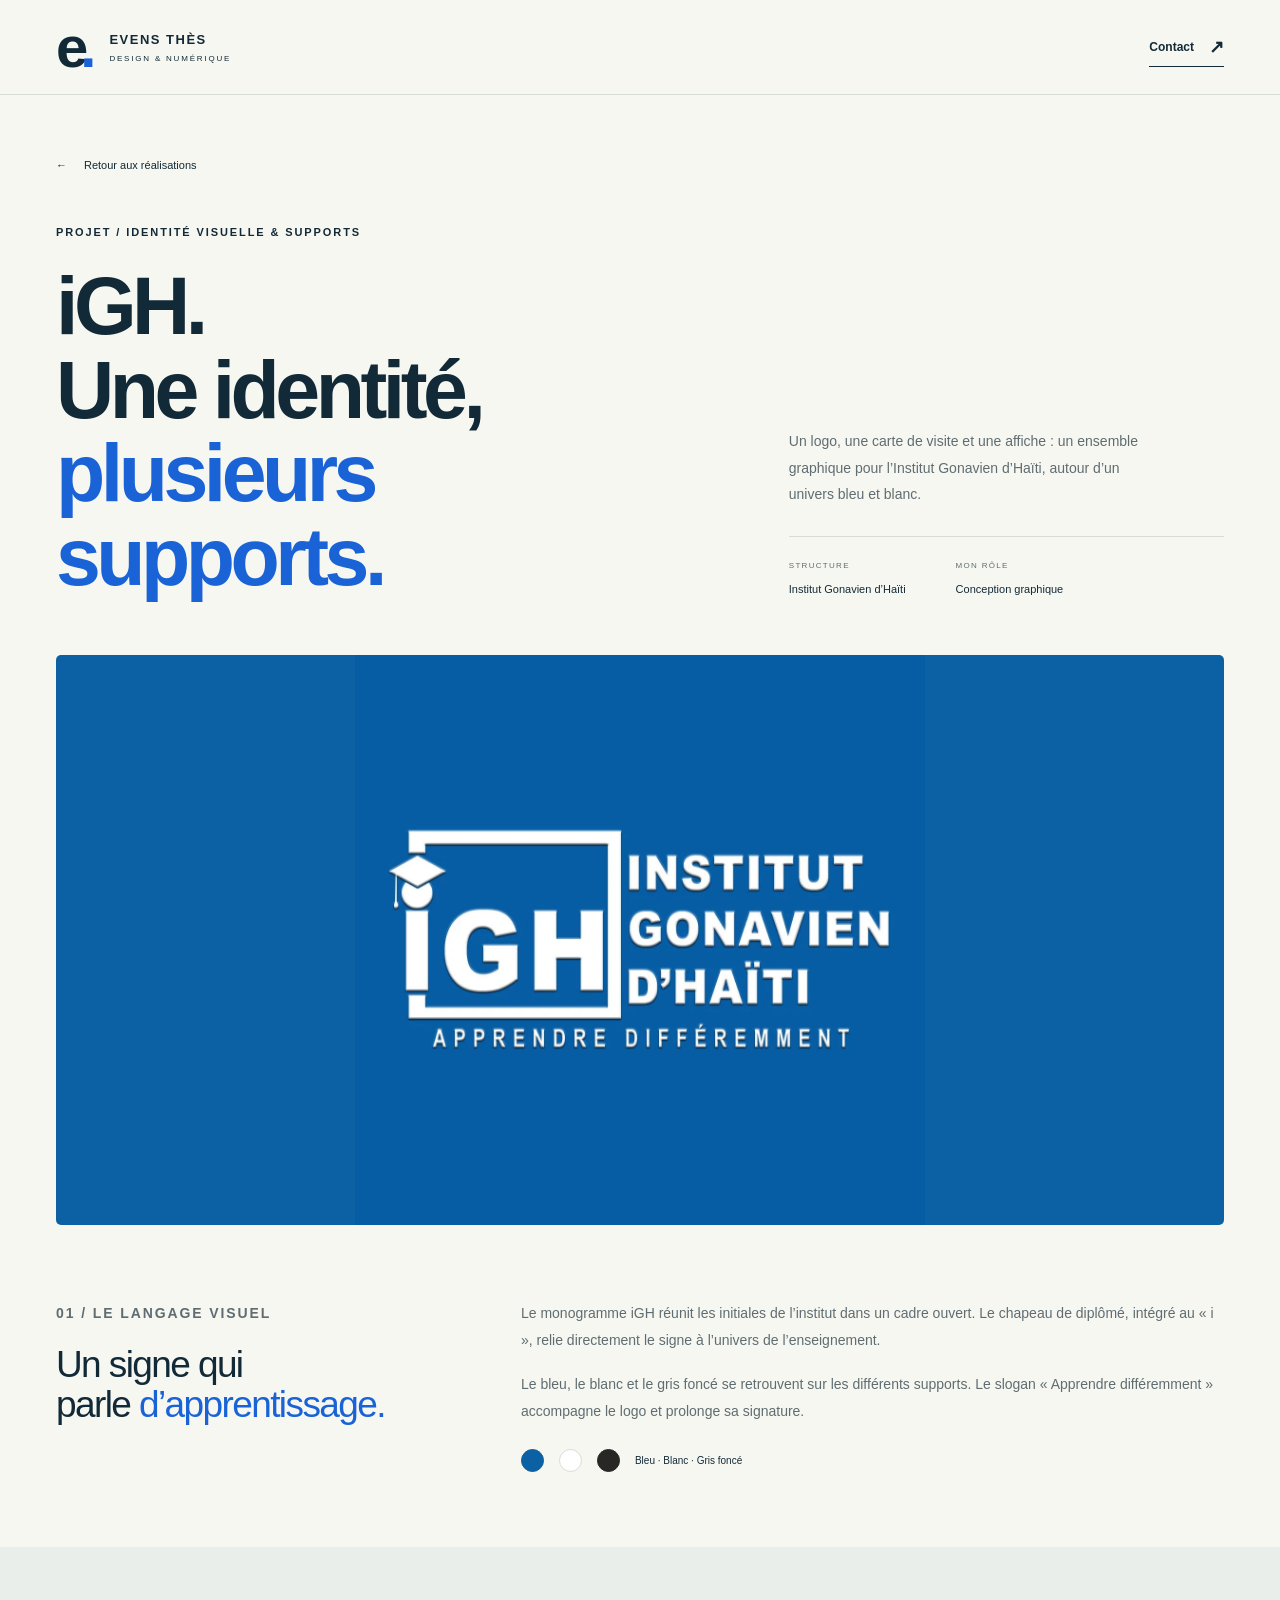
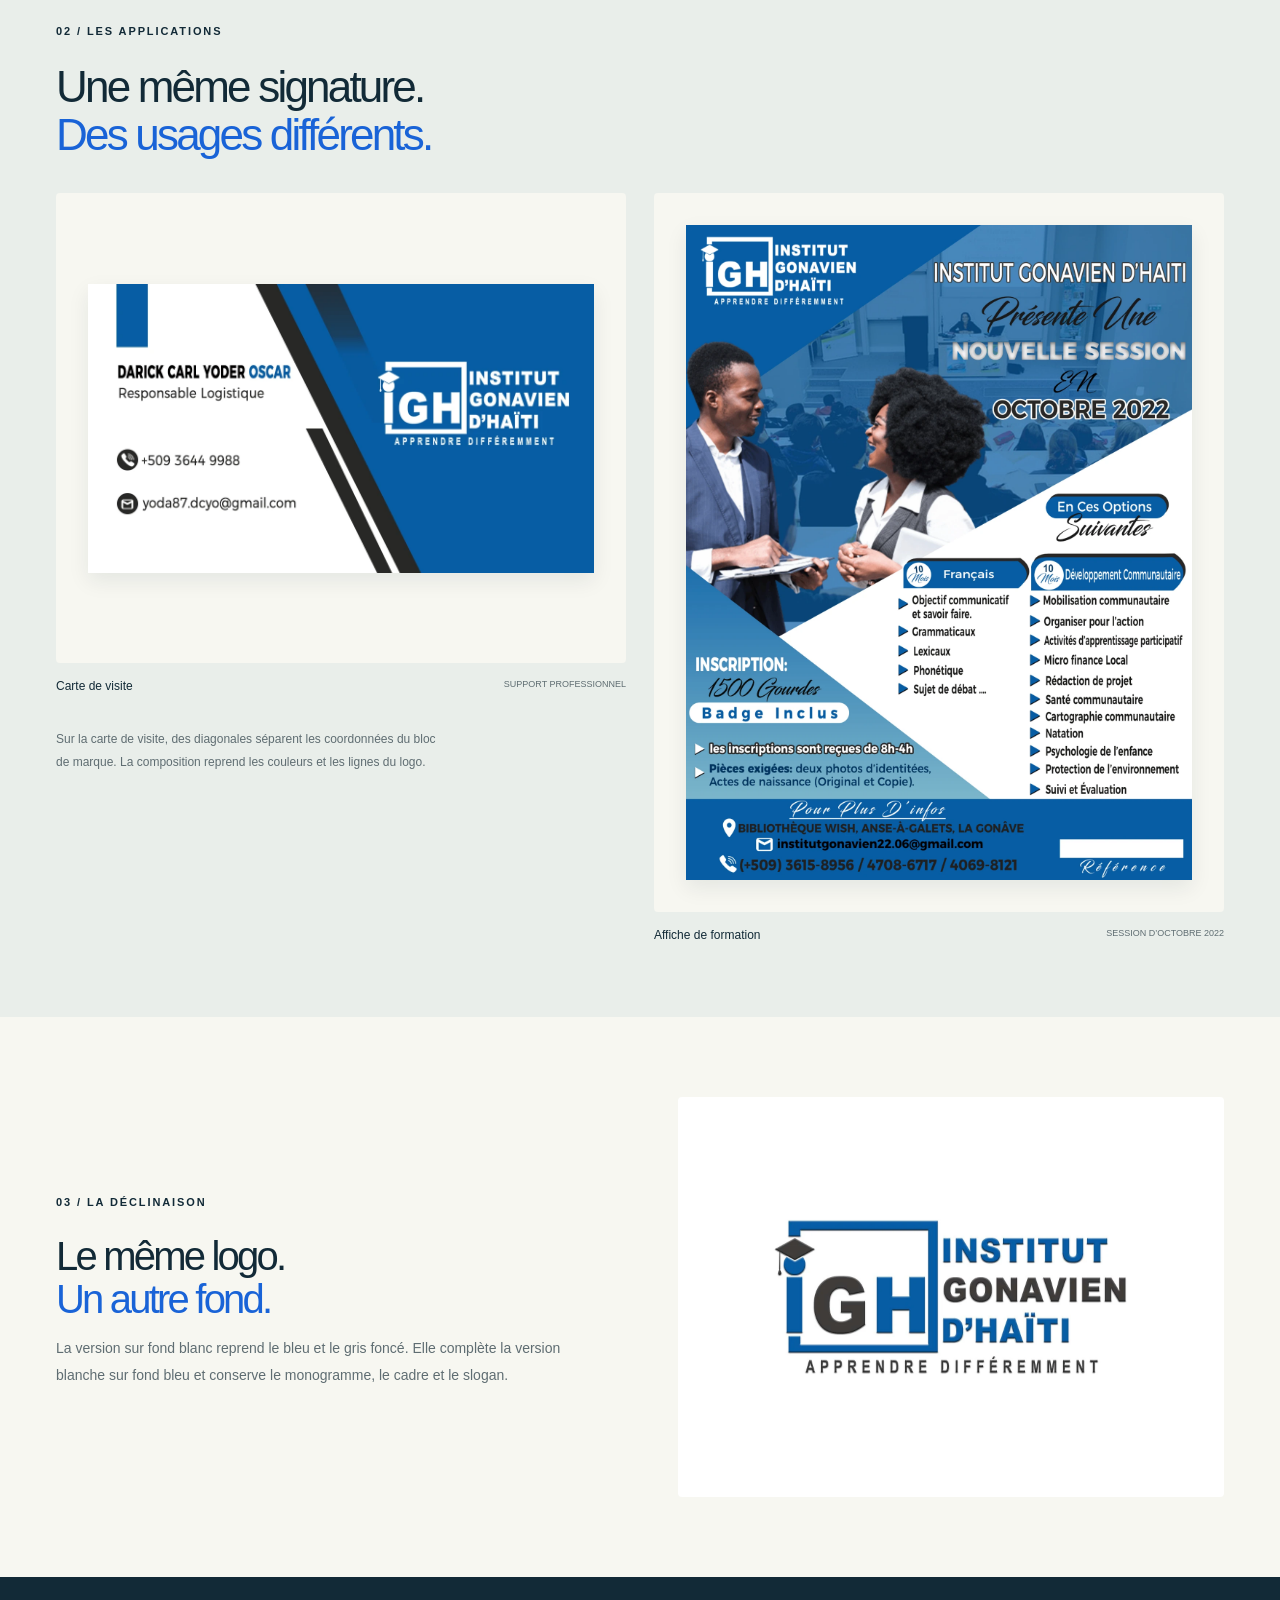
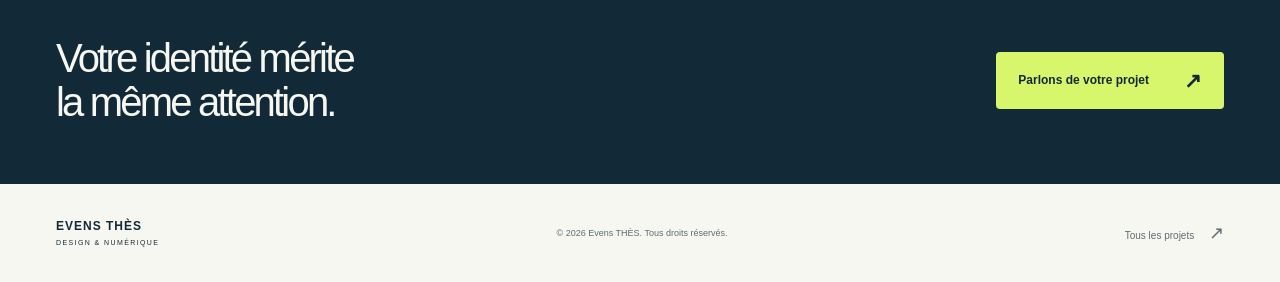
==== projet-igh.html @ 9f82a64b "Publier le nouveau portfolio d’Evens THÈS avec photo et projets graphiques" ====
<!doctype html><html lang="fr"><head><meta charset="UTF-8"><meta name="viewport" content="width=device-width,initial-scale=1"><title>iGH — Identité visuelle & supports | Evens THÈS</title><meta name="description" content="Le projet graphique iGH par Evens THÈS : logo, déclinaisons, carte de visite et affiche de formation pour l’Institut Gonavien d’Haïti."><meta name="theme-color" content="#122a37"><link rel="icon" type="image/svg+xml" href="assets/favicon.svg"><link rel="stylesheet" href="style.css"></head><body>
<a class="skip" href="#main">Aller au contenu</a><header class="header"><div class="nav-wrap"><a class="brand" href="index.html" aria-label="Evens THÈS, accueil"><span class="brand-symbol">e<span>.</span></span><span>EVENS THÈS<span class="brand-sub">DESIGN & NUMÉRIQUE</span></span></a><a class="text-link" href="index.html#contact">Contact <span aria-hidden="true">↗</span></a></div></header>
<main id="main"><section class="case-hero wrap"><a class="case-back" href="index.html#realisations"><span aria-hidden="true">←</span> Retour aux réalisations</a><div class="case-hero-row"><div><p class="eyebrow">PROJET / IDENTITÉ VISUELLE & SUPPORTS</p><h1>iGH.<br>Une identité,<br><span>plusieurs supports.</span></h1></div><div><p class="case-intro">Un logo, une carte de visite et une affiche : un ensemble graphique pour l’Institut Gonavien d’Haïti, autour d’un univers bleu et blanc.</p><div class="case-facts"><p><span>STRUCTURE</span>Institut Gonavien d’Haïti</p><p><span>MON RÔLE</span>Conception graphique</p></div></div></div></section>
<div class="wrap"><div class="case-cover"><img src="assets/igh.webp" alt="Logo blanc de l’Institut Gonavien d’Haïti sur fond bleu, avec le slogan Apprendre différemment" width="1200" height="1200" fetchpriority="high"></div></div>
<section class="case-story wrap"><div><p class="eyebrow">01 / LE LANGAGE VISUEL</p><h2>Un signe qui<br>parle <em>d’apprentissage.</em></h2></div><div><p>Le monogramme iGH réunit les initiales de l’institut dans un cadre ouvert. Le chapeau de diplômé, intégré au « i », relie directement le signe à l’univers de l’enseignement.</p><p>Le bleu, le blanc et le gris foncé se retrouvent sur les différents supports. Le slogan « Apprendre différemment » accompagne le logo et prolonge sa signature.</p><div class="case-color-notes"><span class="color-dot blue" aria-hidden="true"></span><span class="color-dot white" aria-hidden="true"></span><span class="color-dot charcoal" aria-hidden="true"></span><span>Bleu · Blanc · Gris foncé</span></div></div></section>
<section class="case-supports"><div class="wrap"><p class="eyebrow">02 / LES APPLICATIONS</p><h2>Une même signature.<br><em>Des usages différents.</em></h2><div class="case-support-grid"><div><figure><div class="support-img"><img src="assets/igh-card.webp" alt="Carte de visite iGH, composition géométrique bleue, blanche et gris foncé" width="1050" height="600" loading="lazy"></div><figcaption>Carte de visite <span>SUPPORT PROFESSIONNEL</span></figcaption></figure><p class="case-side-note">Sur la carte de visite, des diagonales séparent les coordonnées du bloc de marque. La composition reprend les couleurs et les lignes du logo.</p></div><figure><div class="support-img"><img src="assets/igh-flyer.webp" alt="Affiche iGH de la session d’octobre 2022, pour les formations en français et développement communautaire" width="1390" height="1800" loading="lazy"></div><figcaption>Affiche de formation <span>SESSION D’OCTOBRE 2022</span></figcaption></figure></div></div></section>
<section class="case-variant wrap"><div><p class="eyebrow">03 / LA DÉCLINAISON</p><h2>Le même logo.<br><em>Un autre fond.</em></h2><p>La version sur fond blanc reprend le bleu et le gris foncé. Elle complète la version blanche sur fond bleu et conserve le monogramme, le cadre et le slogan.</p></div><div class="variant-img"><img src="assets/igh-variant.webp" alt="Déclinaison du logo iGH en bleu et gris foncé sur fond blanc" width="1200" height="1200" loading="lazy"></div></section>
<section class="case-ending"><div class="wrap"><h2>Votre identité mérite<br>la même attention.</h2><a class="button lime" href="index.html#contact">Parlons de votre projet <span aria-hidden="true">↗</span></a></div></section></main>
<footer class="footer wrap"><a class="footer-name" href="index.html">EVENS THÈS<span>DESIGN & NUMÉRIQUE</span></a><p>© 2026 Evens THÈS. Tous droits réservés.</p><a href="index.html#realisations">Tous les projets <span aria-hidden="true">↗</span></a></footer></body></html>
---- style.css ----
:root{--ink:#122a37;--paper:#f7f7f1;--blue:#1963d7;--lime:#d7f66b;--muted:#5f6d72;--line:#d8dcd7;--white:#fff}*{box-sizing:border-box}[hidden]{display:none!important}html{scroll-behavior:smooth;scroll-padding-top:104px}body{margin:0;background:var(--paper);color:var(--ink);font-family:Arial,Helvetica,sans-serif;-webkit-font-smoothing:antialiased}button,input,textarea,select{font:inherit}button,a{-webkit-tap-highlight-color:transparent}a{color:inherit;text-decoration:none}button{cursor:pointer;color:inherit}button:disabled{cursor:default}a:focus-visible,button:focus-visible,input:focus-visible,select:focus-visible,textarea:focus-visible{outline:3px solid var(--blue);outline-offset:5px}img{display:block;max-width:100%;height:auto}button{border:0}::selection{background:var(--lime);color:var(--ink)}.wrap{width:min(1320px,calc(100% - 112px));margin-inline:auto}.section{padding-block:110px}.eyebrow{font-size:11px;font-weight:700;letter-spacing:1.9px;line-height:1.7;margin:0 0 23px}.header{background:rgba(247,247,241,.97);border-bottom:1px solid var(--line);position:sticky;top:0;z-index:20}.nav-wrap{height:94px;width:min(1440px,calc(100% - 112px));margin:auto;display:flex;justify-content:space-between;align-items:center}.brand{display:flex;align-items:center;gap:13px;font-size:13px;font-weight:800;letter-spacing:1.5px}.brand-symbol{font-size:58px;letter-spacing:-8px;font-weight:900;line-height:.9;margin-right:8px}.brand-symbol span{color:var(--blue)}.brand-sub{display:block;font-size:8px;font-weight:400;letter-spacing:1.8px;margin-top:7px}nav{display:flex;align-items:center;gap:34px;font-size:12px;font-weight:600}nav>a:not(.nav-contact){padding-block:14px;border-bottom:1px solid transparent}nav>a:hover,nav>a.current{color:var(--blue)}nav>a.current{border-bottom-color:var(--blue)}.nav-contact{padding:13px 19px;border:1px solid var(--ink);border-radius:4px;display:flex;gap:20px;align-items:center}.nav-contact:hover{background:var(--ink);color:white}.nav-contact span{font-size:20px}.menu-toggle{display:none}.hero{min-height:700px;display:grid;grid-template-columns:1.1fr 1fr;gap:20px;padding-block:70px 62px;align-items:center}.hero .eyebrow{font-size:10px;letter-spacing:1.5px;display:flex;align-items:center;gap:9px}.status-dot{width:7px;height:7px;border-radius:100%;background:var(--blue)}h1{font-size:clamp(58px,6.1vw,90px);letter-spacing:-5.5px;line-height:1.02;font-weight:700;margin:0 0 28px}h1>span{color:var(--blue)}.hero-intro{font-size:16px;line-height:1.8;color:var(--muted);max-width:440px;margin:0 0 28px}.hero-actions{display:flex;align-items:center;gap:27px}.button{display:inline-flex;align-items:center;justify-content:space-between;gap:35px;font-size:12px;font-weight:600;border-radius:4px;padding:18px 22px;line-height:1.4;min-height:52px;transition:background .2s,transform .2s}.button:hover{transform:translateY(-2px)}.button span{font-size:21px;line-height:1}.primary{background:var(--ink);color:white}.primary:hover{background:var(--blue)}.text-link{font-size:12px;font-weight:600;display:inline-flex;gap:15px;align-items:center;border-bottom:1px solid var(--ink);padding-block:8px}.text-link:hover{color:var(--blue);border-color:var(--blue)}.text-link span{font-size:18px}.hero-note{font-size:10px;letter-spacing:.2px;color:var(--muted);display:flex;align-items:center;gap:12px;margin-top:38px}.note-line{width:29px;height:1px;background:var(--muted)}.hero-art{height:540px;position:relative;isolation:isolate;background:#e9eee9;margin-left:12px;overflow:hidden;border-radius:8px}.art-grid{position:absolute;inset:0;opacity:.5;background-image:radial-gradient(#a9b9b6 1px,transparent 1px);background-size:20px 20px}.art-label{position:absolute;left:26px;right:26px;top:25px;font-size:8px;letter-spacing:1.5px;font-weight:700;display:flex;justify-content:space-between}.art-label span{color:var(--muted)}.hero-piece{position:absolute;box-shadow:0 15px 30px #122a371a;padding:0;background:white;transition:transform .3s}.hero-piece img{width:100%;height:100%;object-fit:contain}.hero-jazz{height:325px;width:230px;left:22px;top:88px;transform:rotate(-9deg);z-index:1}.hero-jazz:hover{transform:rotate(-5deg) translateY(-6px)}.hero-feel{height:216px;width:216px;right:12px;top:116px;transform:rotate(9deg);z-index:2}.hero-feel:hover{transform:rotate(5deg) translateY(-6px)}.hero-igh{height:176px;width:236px;right:30px;bottom:60px;transform:rotate(-6deg);z-index:3;background:#0d62a3}.hero-igh img{object-fit:cover}.hero-igh:hover{transform:rotate(-2deg) translateY(-6px)}.round-note{position:absolute;z-index:4;left:34px;bottom:36px;background:var(--lime);width:113px;height:113px;border-radius:50%;display:flex;justify-content:center;align-items:center;gap:4px;transform:rotate(-9deg)}.round-note span{font-size:10px;line-height:1.4;letter-spacing:.8px}.round-note strong{font-size:15px}.round-note b{font-size:36px;font-weight:400}.art-footer{position:absolute;bottom:13px;right:25px;font-size:7px;letter-spacing:1.2px}.discipline-band{border-block:1px solid var(--line)}.discipline-band .wrap{display:flex;align-items:center;justify-content:space-between;gap:25px;padding-block:23px;font-size:11px;font-weight:600;letter-spacing:.3px}.discipline-band i{font-size:23px;font-style:normal;color:var(--blue)}.section-heading{display:flex;align-items:flex-end;justify-content:space-between;gap:40px;margin-bottom:46px}h2{font-size:clamp(40px,4.2vw,61px);font-weight:500;line-height:1.08;letter-spacing:-2.8px;margin:0}h2 em{font-style:normal;color:var(--blue)}.section-lead{font-size:14px;line-height:1.8;color:var(--muted);max-width:390px;margin:0 0 3px}.filter-bar{display:flex;justify-content:space-between;align-items:center;margin-bottom:30px;border-bottom:1px solid var(--line);padding-bottom:19px}.filters{display:flex;gap:9px}.filter{background:transparent;padding:11px 18px;border-radius:4px;border:1px solid transparent;font-size:11px}.filter span{font-size:9px;opacity:.6;margin-left:9px}.filter.active{background:var(--ink);color:white}.filter:not(.active):hover{border-color:var(--line)}.filter-hint{font-size:10px;color:var(--muted)}.filter-hint span{margin-left:12px;font-size:17px}.work-grid{display:grid;grid-template-columns:repeat(3,1fr);gap:38px 26px}.work-card{min-width:0}.work-button{display:block;width:100%;padding:0;text-align:left;background:transparent}.work-image{aspect-ratio:1/.99;overflow:hidden;border-radius:5px;position:relative;background:#fff;display:grid;place-items:center}.work-image img{width:100%;height:100%;object-fit:contain;transition:transform .5s}.work-card[data-category="affiches"] .work-image{background:#e9eeeb;padding:22px}.work-card[data-category="affiches"] .work-image img{width:auto;max-width:100%;max-height:100%;object-fit:contain;box-shadow:0 8px 20px #00000014}.work-card[data-project="igh"] .work-image{background:#0e61a3}.work-card[data-project="igh"] img{object-fit:cover}.work-button:hover .work-image img{transform:scale(1.035)}.work-open{position:absolute;bottom:16px;right:16px;background:var(--paper);border-radius:50%;width:34px;height:34px;display:grid;place-items:center;box-shadow:0 2px 10px #0000000c;font-size:20px;transition:background .2s}.work-button:hover .work-open{background:var(--lime)}.work-meta{display:flex;justify-content:space-between;align-items:center;margin-top:17px;gap:15px}.work-meta h3{font-size:15px;font-weight:600;letter-spacing:-.25px;margin:0}.work-meta>span{font-size:9px;color:var(--muted)}.work-type{font-size:10px;color:var(--muted);margin:7px 0 0}.more-wrap{text-align:center;margin-top:48px}.outline{border:1px solid var(--line);background:transparent;min-width:215px}.outline:hover{border-color:var(--ink);background:white}.expertise-section{background:var(--ink);color:var(--paper)}.expertise-section .eyebrow{color:#b1c2c8}.expertise-section h2 em{color:var(--lime)}.expertise-section .section-lead{color:#b1c2c8}.service{border-top:1px solid #ffffff2e;padding:33px 0;display:grid;grid-template-columns:.25fr 1.2fr 1.7fr .22fr;gap:30px;align-items:start}.service:last-child{border-bottom:1px solid #ffffff2e}.service-num{font-size:10px;color:#b1c2c8;padding-top:7px}.service h3{font-size:27px;line-height:1.2;font-weight:400;letter-spacing:-.8px;margin:0}.service p{font-size:13px;line-height:1.8;max-width:440px;margin:0 0 18px;color:#c2ced2}.tags{display:flex;flex-wrap:wrap;gap:7px}.tags span{font-size:9px;border:1px solid #ffffff30;border-radius:3px;padding:6px 9px;color:#c2ced2}.service-icon{font-size:36px;font-weight:400;color:var(--lime);text-align:right}.about-section{display:grid;grid-template-columns:1.1fr 1fr;gap:100px}.about-intro>p:not(.eyebrow){max-width:460px;font-size:14px;line-height:1.85;color:var(--muted)}.about-intro>h2{margin-bottom:28px}.about-intro .text-link{margin-top:10px}.signature{margin-top:38px;font-size:29px;letter-spacing:-1.5px}.signature strong{font-weight:600}.signature span{display:block;margin-top:9px;font-size:9px;letter-spacing:1.3px;text-transform:uppercase;color:var(--muted)}.detail-title{border-bottom:1px solid var(--line);display:flex;justify-content:space-between;font-size:10px;letter-spacing:1.5px;padding-bottom:19px;margin-bottom:26px}.detail-title span{font-size:23px}.timeline{list-style:none;padding:0;margin:0}.timeline li{padding:0 0 27px 23px;border-left:1px solid var(--line);position:relative}.timeline li:before{content:"";position:absolute;left:-4px;top:4px;background:var(--blue);width:7px;height:7px;border-radius:50%}.date{font-size:10px;color:var(--blue);font-weight:600}.timeline h3{font-size:19px;font-weight:500;letter-spacing:-.4px;margin:9px 0 5px}.timeline p{font-size:12px;line-height:1.7;color:var(--muted);margin:7px 0 0}.timeline .org{font-weight:600;font-size:11px;color:var(--ink)}.toolbox{padding:25px;background:#eceee7;border-radius:5px;margin-top:7px}.toolbox .eyebrow{font-size:9px;margin-bottom:12px}.toolbox>p:last-child{font-size:13px;line-height:2;color:var(--muted);margin:0}.toolbox span{color:#b0b8b6;padding-inline:5px}.contact-section{background:var(--blue);color:white}.contact-top{display:flex;justify-content:space-between;gap:30px;margin-bottom:50px}.contact-top .eyebrow{margin:0}.contact-top>span{font-size:9px;letter-spacing:1.4px}.contact-top>span span{font-size:18px;margin-left:25px}.contact-layout{display:grid;grid-template-columns:1.2fr 1fr;gap:110px}.contact-layout h2{font-size:clamp(40px,4.3vw,64px)}.contact-layout h2 em{color:var(--lime)}.contact-layout>div>p{max-width:400px;color:#d7e6ff;font-size:14px;line-height:1.8;margin:26px 0 34px}.email-link{display:block;font-size:20px;letter-spacing:-.5px;width:fit-content;border-bottom:1px solid #ffffff77;padding-bottom:9px}.email-link span{margin-left:20px;font-size:24px}.email-link:hover{color:var(--lime)}.phone-link{display:block;margin-top:20px;font-size:14px;letter-spacing:.5px;width:fit-content}.phone-link:hover{text-decoration:underline}.contact-form{padding-top:6px}.contact-form h3{font-size:18px;font-weight:500;letter-spacing:-.3px;margin:0 0 26px}.contact-form label{font-size:10px;display:block;margin-top:19px;letter-spacing:.25px}.contact-form input,.contact-form select,.contact-form textarea{display:block;border:0;border-bottom:1px solid #ffffff60;background:transparent;color:white;padding:13px 0;font-size:12px;width:100%;border-radius:0;line-height:1.8;resize:vertical}.contact-form input::placeholder,.contact-form textarea::placeholder{color:#d7e6ff}.contact-form select option{color:var(--ink);background:var(--paper)}.contact-form input:focus-visible,.contact-form select:focus-visible,.contact-form textarea:focus-visible{outline-color:var(--lime)}.lime{background:var(--lime);color:var(--ink);width:100%;margin-top:24px}.lime:hover{background:#e3ffa0}.form-note{font-size:9px;color:#d7e6ff;line-height:1.7;margin-top:10px}.footer{display:flex;align-items:center;justify-content:space-between;padding-block:35px;gap:25px;font-size:9px;color:var(--muted)}.footer-name{font-size:12px;font-weight:700;letter-spacing:1px;color:var(--ink)}.footer-name span{display:block;font-size:7px;font-weight:400;letter-spacing:1.4px;margin-top:6px}.footer>a:last-child{font-size:10px}.footer>a:last-child span{font-size:18px;margin-left:12px}.skip{position:fixed;z-index:80;top:-70px;left:10px;background:var(--ink);color:white;padding:15px}.skip:focus{top:10px}.sr-only{position:absolute;width:1px;height:1px;margin:-1px;clip:rect(0,0,0,0);overflow:hidden;white-space:nowrap}dialog{padding:0;border:0;border-radius:8px;width:min(1120px,calc(100% - 50px));max-height:94dvh;color:var(--ink);background:var(--paper);box-shadow:0 30px 100px #0006}dialog::backdrop{background:#071922d9;backdrop-filter:blur(6px)}.dialog-toolbar{padding:14px 20px;border-bottom:1px solid var(--line);display:flex;justify-content:space-between;align-items:center;font-size:10px;letter-spacing:1.5px}.icon-button{width:39px;height:39px;border:1px solid var(--line);border-radius:50%;background:transparent;font-size:21px;display:inline-grid;place-items:center}.icon-button:hover{background:var(--lime);border-color:var(--lime)}#dialog-close{font-size:15px}.dialog-body{display:grid;grid-template-columns:1.4fr 1fr}.dialog-image-wrap{background:#e7ebe6;min-height:430px;padding:30px;display:flex;flex-direction:column;align-items:center;justify-content:center;gap:18px}.dialog-image-wrap img{width:100%;height:min(60dvh,650px);object-fit:contain}.variant-button{background:var(--paper);padding:10px 16px;font-size:10px;border-radius:3px}.variant-button[hidden]{display:none}.dialog-info{padding:50px 35px;align-self:center}.dialog-info .eyebrow{font-size:9px;color:var(--blue)}.dialog-info h2{font-size:36px;letter-spacing:-1.4px}.dialog-info>p:not(.eyebrow){font-size:13px;line-height:1.8;color:var(--muted);margin-top:22px}.dialog-role{border-top:1px solid var(--line);padding-top:19px;font-size:10px!important}.dialog-role strong{display:block;color:var(--ink);font-weight:500;font-size:12px}.dialog-info .text-link{margin-top:8px;font-size:11px}.dialog-arrows{display:flex;gap:12px;margin-top:30px}.dialog-tip{font-size:9px!important;margin-top:12px!important}.empty-state{font-size:13px;color:var(--muted)}
@media(min-width:1450px){.hero-art{height:565px}.hero-jazz{left:35px;top:83px;height:355px;width:251px}.hero-feel{right:30px;top:115px;height:238px;width:238px}.hero-igh{right:40px;bottom:55px;height:187px;width:250px}.hero{gap:50px}.hero-note{margin-top:42px}}
@media(max-width:1150px){.wrap,.nav-wrap{width:calc(100% - 70px)}nav{gap:24px}.hero{gap:10px}h1{font-size:66px;letter-spacing:-4px}.hero-art{height:490px}.hero-jazz{width:200px;height:282px;left:14px;top:85px}.hero-feel{width:180px;height:180px;right:7px;top:114px}.hero-igh{width:204px;height:153px;right:17px;bottom:64px}.hero-actions{gap:18px;flex-wrap:wrap}.hero-note{margin-top:25px}.round-note{width:98px;height:98px;left:17px;bottom:37px}.round-note span{font-size:9px}.round-note b{font-size:29px}.about-section{gap:55px}.contact-layout{gap:65px}.service{gap:23px;grid-template-columns:.2fr 1fr 1.4fr .15fr}}
@media(max-width:900px){.nav-wrap{height:82px}nav{gap:20px;font-size:11px}.nav-contact{padding:10px;gap:8px}.hero{min-height:625px;padding-block:55px}.hero .eyebrow{font-size:8px;letter-spacing:1px}h1{font-size:57px;letter-spacing:-3px}.hero-intro{font-size:13px}.hero-art{height:450px;margin-left:0}.hero-jazz{height:255px;width:180px;left:12px;top:72px}.hero-feel{width:155px;height:155px;top:115px;right:5px}.hero-igh{width:175px;height:140px;right:16px;bottom:61px}.hero-actions .button{font-size:10px;padding:15px;gap:18px}.hero-actions .text-link{font-size:11px}.round-note{width:90px;height:90px;left:15px;bottom:32px}.art-footer{font-size:6px;right:14px}.section{padding-block:80px}.work-grid{gap:30px 20px}.work-meta h3{font-size:13px}.work-type{font-size:9px}.work-card[data-category="affiches"] .work-image{padding:16px}.section-lead{font-size:12px}.section-heading{gap:25px}.service h3{font-size:23px}.service p{font-size:12px}.service-icon{font-size:28px}.about-section{gap:40px}.about-intro>p:not(.eyebrow){font-size:13px}.contact-layout{gap:40px}.contact-layout h2{font-size:43px}.contact-layout>div>p{font-size:13px}.email-link{font-size:16px}.email-link span{margin-left:9px}}
@media(max-width:700px){html{scroll-padding-top:88px}.wrap,.nav-wrap{width:calc(100% - 40px)}.nav-wrap{height:75px}.brand-symbol{font-size:49px}.brand{font-size:11px;gap:10px}.brand-sub{font-size:7px}.menu-toggle{display:flex;flex-direction:column;gap:6px;padding:12px 3px;background:transparent;width:32px}.menu-toggle span{height:1px;background:var(--ink);width:26px;transition:transform .2s}.menu-toggle[aria-expanded="true"] span:first-child{transform:translateY(3.5px) rotate(45deg)}.menu-toggle[aria-expanded="true"] span:last-child{transform:translateY(-3.5px) rotate(-45deg)}nav{display:none;position:absolute;top:75px;left:0;right:0;background:var(--paper);padding:20px;border-bottom:1px solid var(--line);align-items:stretch;gap:10px}nav.open{display:flex;flex-direction:column}nav>a{padding:12px;font-size:13px}.nav-contact{margin-top:6px;justify-content:space-between}.hero{display:flex;flex-direction:column;gap:40px;align-items:stretch;padding-block:45px 35px}.hero-copy{max-width:100%}.hero .eyebrow{font-size:9px;margin-bottom:23px}h1{font-size:clamp(54px,13.7vw,82px);letter-spacing:-3.5px;margin-bottom:25px;line-height:1.02}.hero-intro{font-size:14px;line-height:1.8}.hero-actions{gap:17px}.hero-actions .button{font-size:11px;min-height:51px;padding:15px 17px}.hero-note{font-size:9px;margin-top:26px}.hero-art{height:430px;width:100%;max-width:520px;align-self:center}.hero-jazz{height:280px;width:198px;left:8%;top:61px}.hero-feel{height:185px;width:185px;right:5%;top:92px}.hero-igh{height:150px;width:202px;right:6%;bottom:43px}.round-note{width:93px;height:93px;left:7%;bottom:33px}.art-footer{bottom:8px}.art-label{top:20px;left:22px;right:22px}.discipline-band .wrap{display:grid;grid-template-columns:1fr 20px 1fr;gap:17px 15px;padding-block:24px;font-size:10px;text-align:center}.discipline-band i:nth-of-type(2){display:none}.discipline-band i{font-size:17px}.section{padding-block:65px}.section-heading{display:block;margin-bottom:30px}h2{font-size:42px;letter-spacing:-2px}.eyebrow{font-size:9px;margin-bottom:19px;letter-spacing:1.4px}.section-lead{font-size:13px;margin-top:22px;max-width:100%}.filter-bar{padding-bottom:15px;margin-bottom:23px}.filters{gap:4px}.filter{font-size:10px;padding:10px 13px}.filter span{font-size:8px;margin-left:5px}.filter-hint{display:none}.work-grid{grid-template-columns:repeat(2,1fr);gap:26px 15px}.work-image{aspect-ratio:1/1.08;border-radius:3px}.work-card[data-category="affiches"] .work-image{padding:11px}.work-meta{margin-top:12px;align-items:start;gap:4px}.work-meta h3{font-size:12px;line-height:1.4;letter-spacing:-.2px}.work-meta>span{font-size:8px;padding-top:3px}.work-type{font-size:9px;line-height:1.5;margin-top:4px}.work-open{width:27px;height:27px;bottom:9px;right:9px;font-size:17px}.more-wrap{margin-top:32px}.outline{font-size:11px;min-height:49px;min-width:220px}.service{grid-template-columns:22px minmax(0,1fr) 26px;gap:10px;padding-block:27px}.service h3{font-size:25px}.service h3 br{display:none}.service h3 br:after{content:" "}.service>div{grid-column:2;grid-row:2}.service-icon{grid-column:3;grid-row:1}.service p{font-size:12px;line-height:1.8}.service-num{font-size:9px}.tags span{font-size:8px;padding:6px 7px}.about-section{display:block}.about-intro>p:not(.eyebrow){font-size:13px;max-width:none}.signature{margin:30px 0 45px}.about-details{margin-top:20px}.detail-title{font-size:9px}.timeline h3{font-size:19px}.toolbox{margin-top:7px;padding:23px}.contact-top{margin-bottom:33px}.contact-top>span{display:none}.contact-layout{display:block}.contact-layout h2{font-size:45px;letter-spacing:-2.1px}.contact-layout>div>p{max-width:100%}.email-link{font-size:20px}.phone-link{font-size:13px}.contact-form{margin-top:46px;border-top:1px solid #ffffff4d;padding-top:30px}.contact-form h3{font-size:17px}.contact-form label{font-size:11px}.contact-form input,.contact-form textarea,.contact-form select{font-size:13px;padding-block:14px}.form-note{font-size:10px}.footer{flex-wrap:wrap;padding-block:30px;gap:24px}.footer-name{font-size:11px}.footer p{font-size:8px;order:3;width:100%;margin:0;border-top:1px solid var(--line);padding-top:20px}.footer>a:last-child{margin-left:auto}.dialog-body{display:block}.dialog-image-wrap{padding:20px;min-height:250px}.dialog-image-wrap img{height:45dvh;max-height:450px}.dialog-info{padding:28px 25px}.dialog-info h2{font-size:29px}.dialog-info .eyebrow{margin-bottom:12px}.dialog-info>p:not(.eyebrow){font-size:12px;margin-top:14px}.dialog-arrows{margin-top:22px}dialog{width:calc(100% - 24px);max-height:94dvh}.dialog-toolbar{padding:9px 15px}.dialog-tip{display:none}}
@media(max-width:370px){h1{font-size:51px;letter-spacing:-2.7px}.hero-actions{gap:13px}.hero-actions .button{font-size:10px;gap:15px}.hero-actions .text-link{font-size:10px}.hero-art{height:370px}.hero-jazz{width:161px;height:228px;top:63px}.hero-feel{width:146px;height:146px;right:4%;top:95px}.hero-igh{width:160px;height:124px;right:6%;bottom:43px}.round-note{width:81px;height:81px;bottom:27px}.round-note span{font-size:7px}.round-note strong{font-size:12px}.contact-layout h2{font-size:39px}.email-link{font-size:17px}.work-meta h3{font-size:11px}}
@media(prefers-reduced-motion:reduce){html{scroll-behavior:auto}*{animation:none!important;transition:none!important}}
.featured-link{display:flex;align-items:center;gap:28px;border:1px solid var(--line);padding:23px 25px;border-radius:4px;margin-bottom:29px;transition:background .2s}.featured-link>span:first-child{font-size:8px;letter-spacing:1.5px;font-weight:700;color:var(--blue)}.featured-link strong{font-size:15px;font-weight:500;letter-spacing:-.3px}.featured-link .featured-arrow{font-size:25px;margin-left:auto}.featured-link:hover{background:#e9eee9}.case-link{margin-top:25px;font-size:11px;gap:20px}.case-hero{padding-block:60px 55px}.case-back{font-size:11px;display:inline-flex;gap:17px;align-items:center;margin-bottom:52px}.case-hero-row{display:grid;grid-template-columns:1.5fr 1fr;gap:80px;align-items:end}.case-hero h1{font-size:clamp(52px,6.3vw,90px);letter-spacing:-4.5px;line-height:1.04;margin:0}.case-hero h1 span{color:var(--blue)}.case-intro{font-size:14px;line-height:1.9;color:var(--muted);max-width:375px}.case-facts{display:flex;gap:50px;margin-top:28px;border-top:1px solid var(--line);padding-top:22px}.case-facts p{font-size:11px;line-height:1.8;margin:0}.case-facts span{font-size:8px;letter-spacing:1.3px;display:block;color:var(--muted);margin-bottom:7px}.case-cover{background:#0c61a4;display:flex;justify-content:center;border-radius:5px;overflow:hidden}.case-cover img{max-height:570px;width:100%;object-fit:contain}.case-story{display:grid;grid-template-columns:.8fr 1.5fr;gap:90px;padding-block:75px}.case-story h2{font-size:37px;letter-spacing:-1.6px}.case-story p{font-size:14px;color:var(--muted);line-height:1.9;margin:0 0 18px}.case-color-notes{display:flex;align-items:center;gap:15px;margin-top:24px;font-size:10px}.color-dot{display:inline-block;width:23px;height:23px;border-radius:50%;border:1px solid var(--line)}.color-dot.blue{background:#0c61a4;border-color:#0c61a4}.color-dot.charcoal{background:#282725;border-color:#282725}.color-dot.white{background:white}.case-supports{background:#e9eeea;padding-block:75px}.case-supports h2{font-size:44px;margin-bottom:35px}.case-support-grid{display:grid;grid-template-columns:1fr 1fr;gap:28px;align-items:start}.case-support-grid figure{margin:0}.case-support-grid .support-img{background:var(--paper);padding:32px;border-radius:4px;min-height:350px;display:grid;place-items:center}.case-support-grid img{width:100%;height:auto;box-shadow:0 8px 20px #122a3714}.case-support-grid figure:first-child .support-img{min-height:470px}.case-support-grid figcaption{font-size:12px;margin-top:16px;display:flex;justify-content:space-between;gap:12px}.case-support-grid figcaption span{font-size:9px;color:var(--muted)}.case-side-note{font-size:12px;line-height:1.9;color:var(--muted);max-width:380px;margin:35px 0 0 0}.case-variant{display:grid;grid-template-columns:1fr 1fr;align-items:center;gap:75px;padding-block:80px}.case-variant>div>p:last-child{font-size:14px;line-height:1.9;color:var(--muted)}.case-variant h2{font-size:40px}.case-variant .variant-img{background:white;overflow:hidden;border-radius:4px}.case-variant img{width:100%;max-height:400px;object-fit:contain}.case-ending{background:var(--ink);color:var(--paper);padding-block:60px}.case-ending .wrap{display:flex;align-items:center;justify-content:space-between;gap:40px}.case-ending h2{font-size:40px}.case-ending .lime{width:auto;margin:0;white-space:nowrap}.case-footer{border-top:1px solid var(--line)}
@media(max-width:900px){.case-hero-row{gap:40px}.case-hero h1{font-size:65px}.case-facts{gap:25px}.case-story{gap:45px}.case-support-grid .support-img{padding:20px;min-height:260px}.case-support-grid figure:first-child .support-img{min-height:340px}.case-variant{gap:40px}}
@media(max-width:700px){.featured-link{padding:17px 16px;gap:11px;flex-wrap:wrap}.featured-link>span:first-child{width:100%;font-size:7px}.featured-link strong{font-size:12px;max-width:86%;line-height:1.6}.featured-link .featured-arrow{font-size:20px}.case-hero{padding-block:30px 35px}.case-back{margin-bottom:35px}.case-hero-row{display:block}.case-hero h1{font-size:56px;letter-spacing:-3px}.case-intro{font-size:13px;margin:25px 0 0;max-width:100%}.case-facts{gap:25px;flex-wrap:wrap}.case-facts p{font-size:10px}.case-cover img{max-height:330px}.case-story{display:block;padding-block:50px}.case-story h2{font-size:32px;margin-bottom:25px}.case-story p{font-size:13px}.case-supports{padding-block:50px}.case-supports h2{font-size:36px}.case-support-grid{display:block}.case-support-grid figure:first-child .support-img{min-height:250px}.case-support-grid figure+figure{margin-top:30px}.case-support-grid .support-img{padding:20px;min-height:0}.case-support-grid figcaption{font-size:11px}.case-support-grid figcaption span{font-size:8px}.case-side-note{margin-top:20px;font-size:12px}.case-variant{display:flex;flex-direction:column;padding-block:50px;gap:25px}.case-variant>div{width:100%}.case-variant h2{font-size:34px}.case-variant>div>p:last-child{font-size:13px}.case-ending{padding-block:45px}.case-ending .wrap{display:block}.case-ending h2{font-size:34px;margin-bottom:27px}.case-ending .lime{font-size:11px}}

/* Photo personnelle — section Mon parcours. */
.profile-card{margin:35px 0 0;display:flex;align-items:center;gap:27px;padding-top:30px;border-top:1px solid var(--line)}
.profile-photo-wrap{width:150px;flex:0 0 150px;aspect-ratio:5/6;overflow:hidden;border-radius:5px;background:var(--ink)}
.profile-photo-wrap img{width:100%;height:100%;object-fit:cover;object-position:center 30%}
.profile-card figcaption{min-width:0}.profile-card .eyebrow{font-size:8px;display:block;margin-bottom:10px;letter-spacing:1.2px}
.profile-name{display:block;font-size:29px;line-height:1.2;letter-spacing:-1.3px}.profile-name strong{font-weight:600}
.profile-role{display:block;font-size:11px;color:var(--muted);line-height:1.9;margin-top:13px}.profile-place{display:block;font-size:9px;letter-spacing:.3px;margin-top:13px;color:var(--muted)}
@media(max-width:900px){.profile-card{gap:18px}.profile-photo-wrap{width:115px;flex-basis:115px}.profile-name{font-size:24px}.profile-role{font-size:10px}.profile-card .eyebrow{font-size:7px}}
@media(max-width:700px){.profile-card{margin-bottom:40px}.profile-photo-wrap{width:130px;flex-basis:130px}.profile-name{font-size:27px}}
@media(max-width:370px){.profile-card{gap:15px}.profile-photo-wrap{width:105px;flex-basis:105px}.profile-name{font-size:23px}.profile-card .eyebrow{font-size:6px;letter-spacing:1px}.profile-role{font-size:10px}}

.hero-avatar{width:52px;height:52px;flex:0 0 52px;object-fit:cover;object-position:center;border-radius:50%;border:3px solid white;box-shadow:0 0 0 1px var(--line);margin-right:4px}
.hero .eyebrow:has(.hero-avatar){gap:12px;min-height:52px}
@media(max-width:700px){.hero-avatar{width:46px;height:46px;flex-basis:46px}.hero .eyebrow:has(.hero-avatar){letter-spacing:.9px;gap:9px;font-size:8px}}
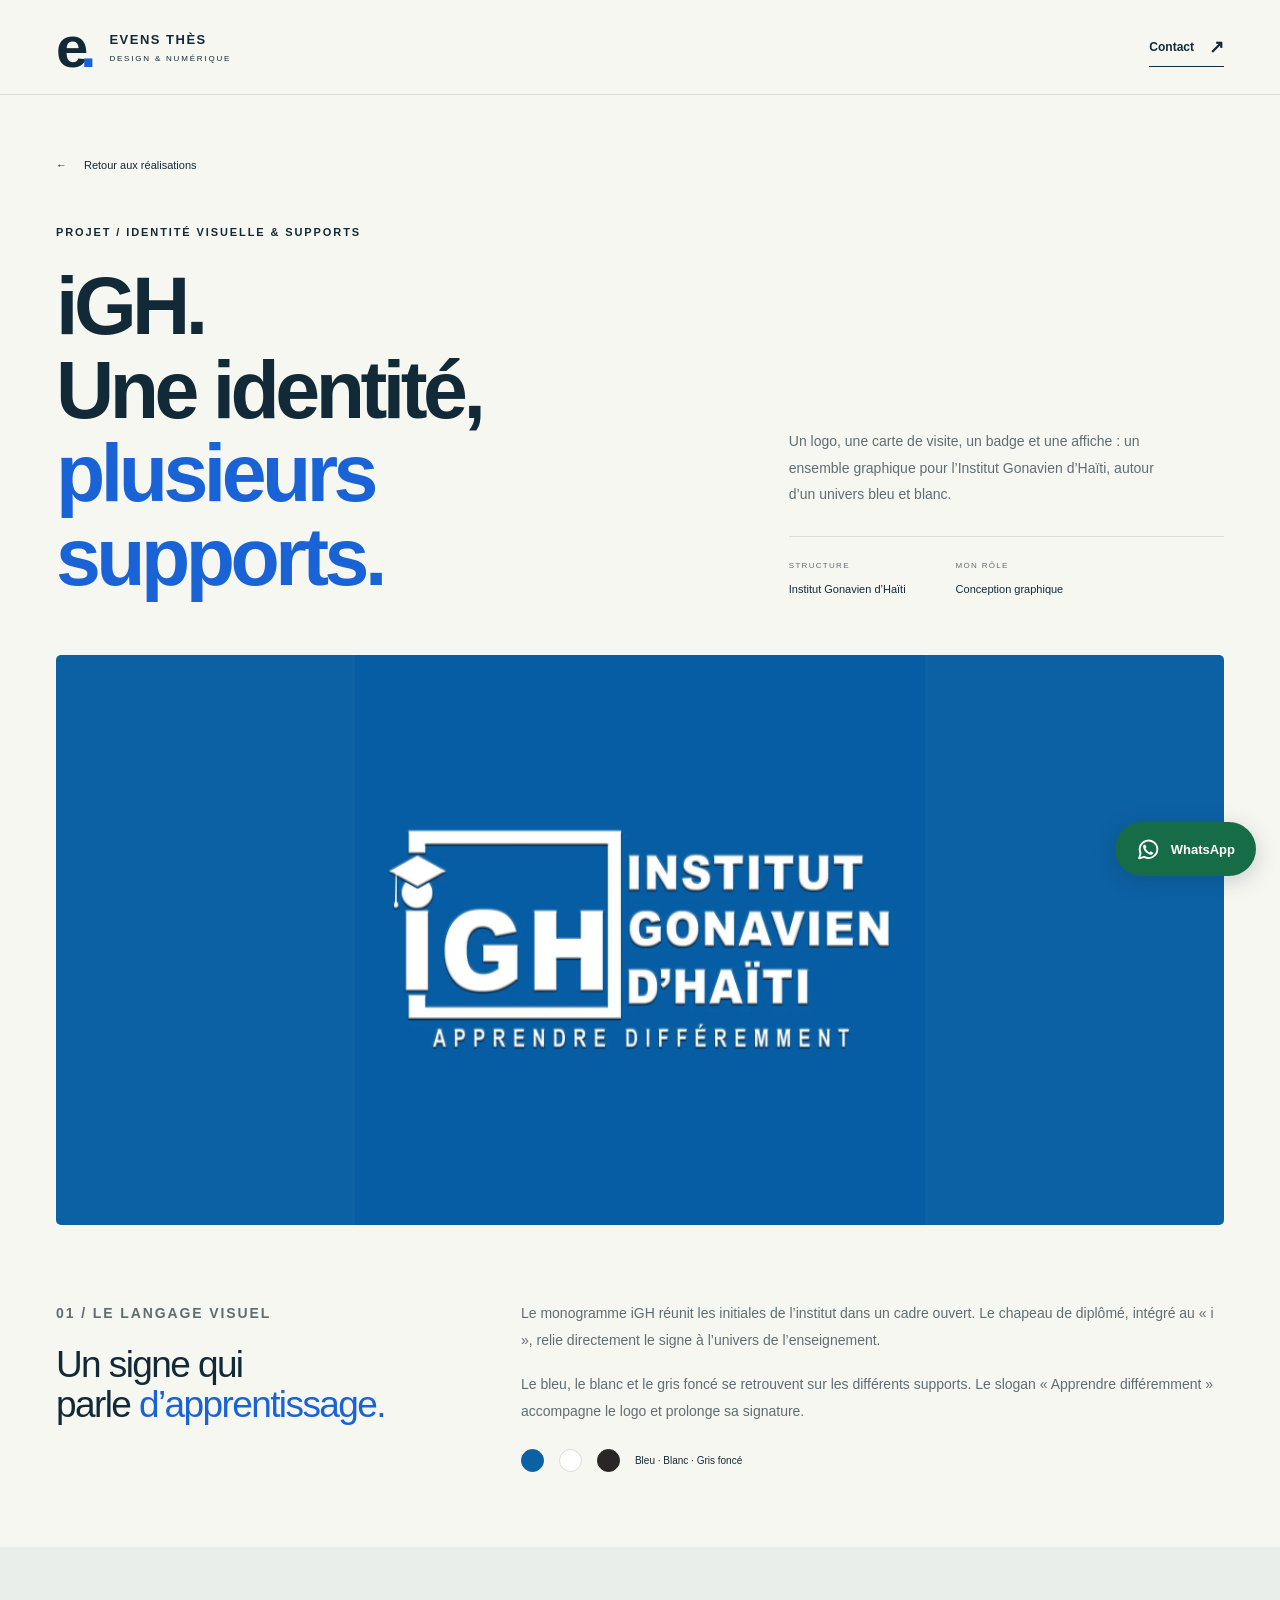
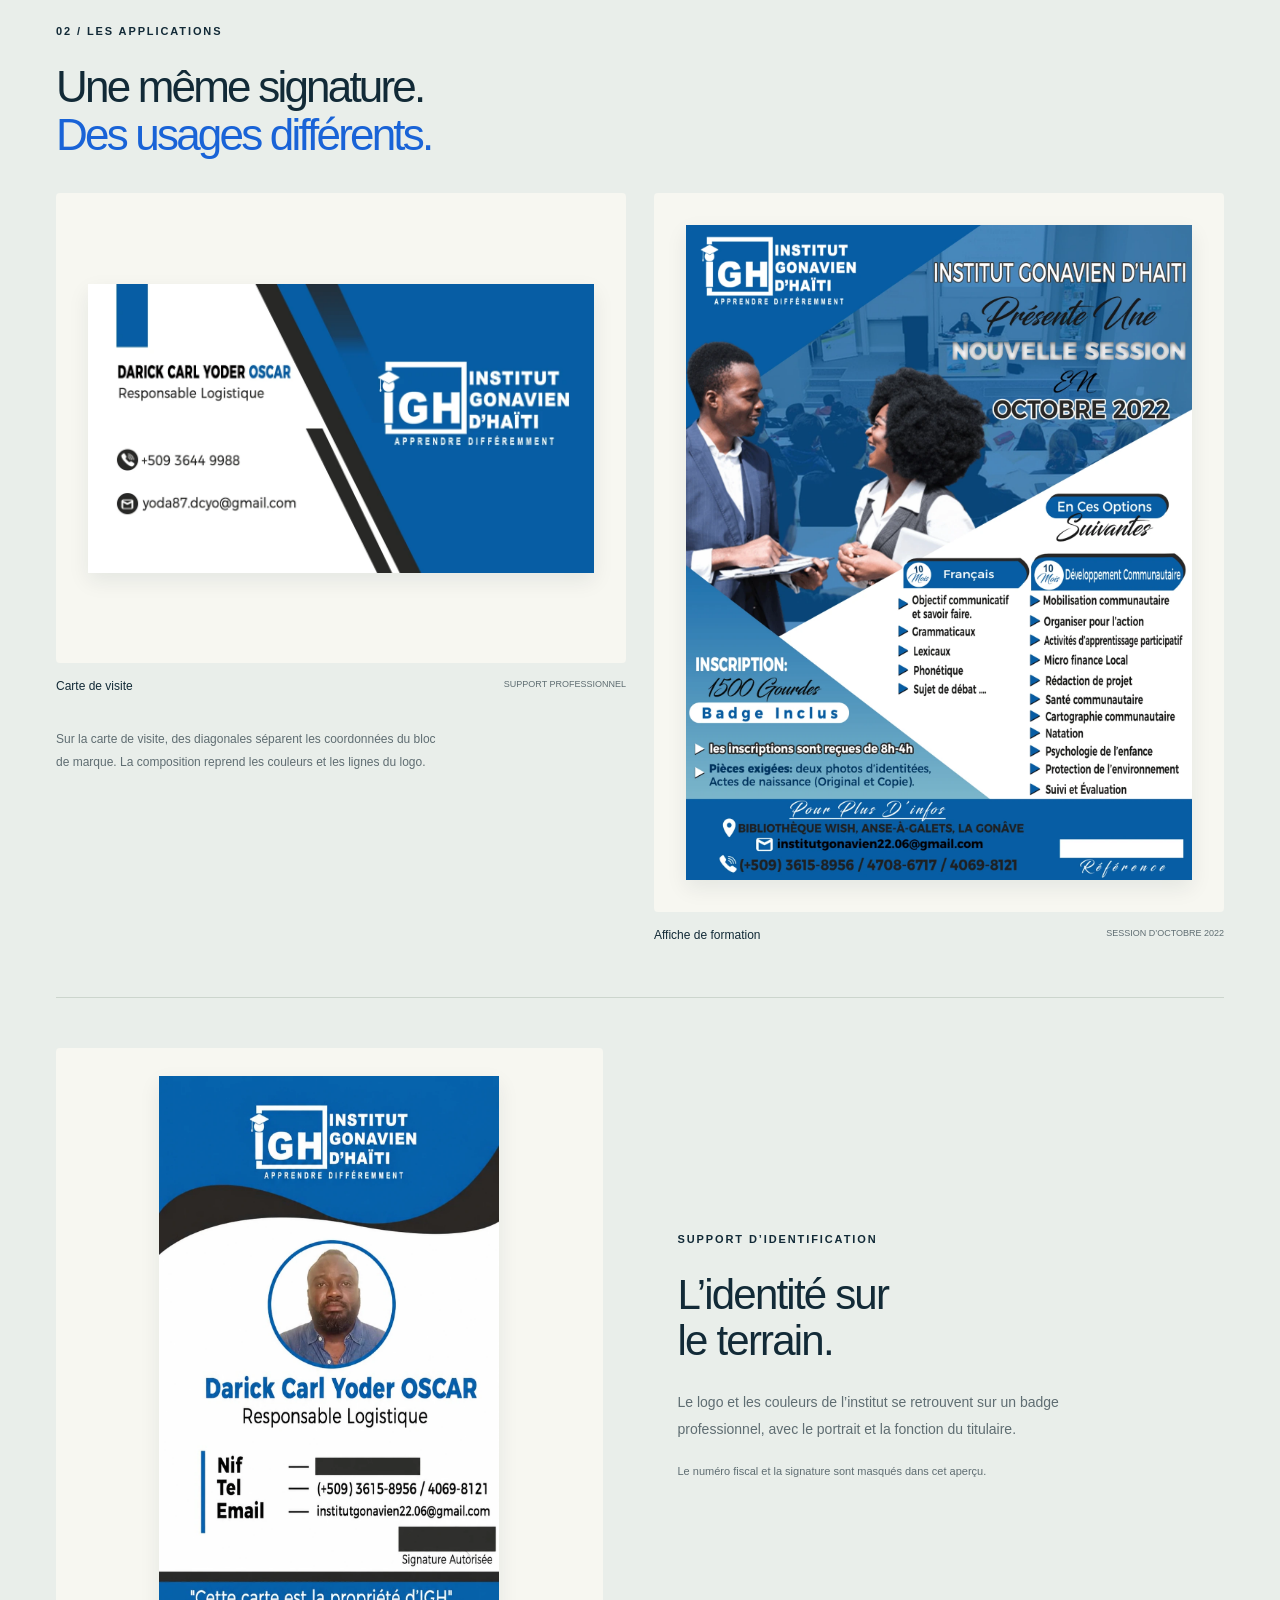
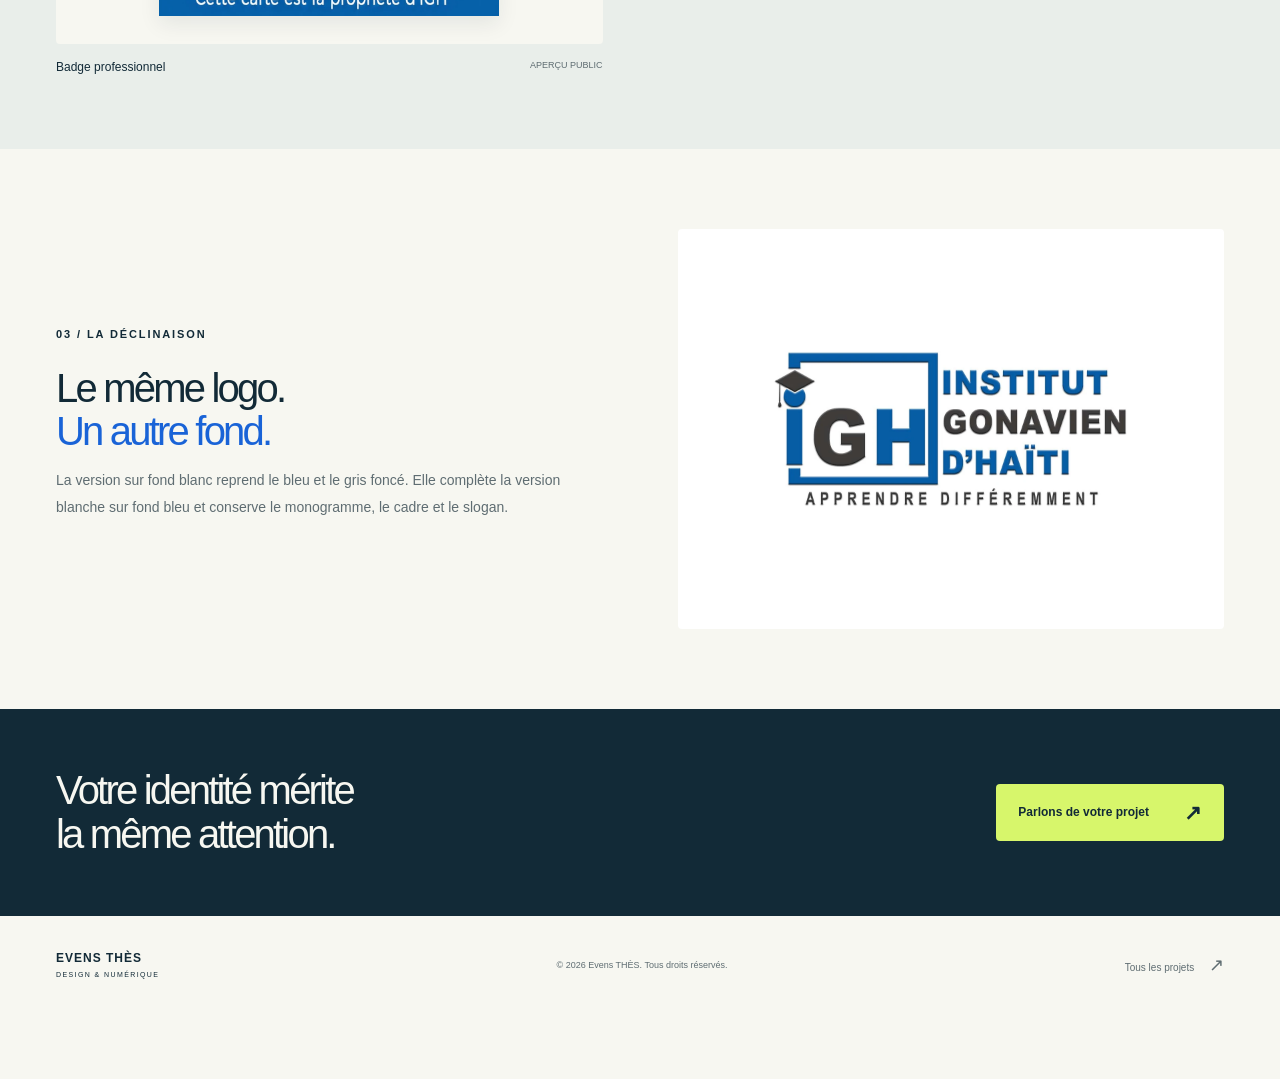
==== commit 8386521a: "Ajouter le contact WhatsApp et le badge iGH en aperçu public" ====
--- a/projet-igh.html
+++ b/projet-igh.html
@@ -1,9 +1,9 @@
-<!doctype html><html lang="fr"><head><meta charset="UTF-8"><meta name="viewport" content="width=device-width,initial-scale=1"><title>iGH — Identité visuelle & supports | Evens THÈS</title><meta name="description" content="Le projet graphique iGH par Evens THÈS : logo, déclinaisons, carte de visite et affiche de formation pour l’Institut Gonavien d’Haïti."><meta name="theme-color" content="#122a37"><link rel="icon" type="image/svg+xml" href="assets/favicon.svg"><link rel="stylesheet" href="style.css"></head><body>
+<!doctype html><html lang="fr"><head><meta charset="UTF-8"><meta name="viewport" content="width=device-width,initial-scale=1"><title>iGH — Identité visuelle & supports | Evens THÈS</title><meta name="description" content="Le projet graphique iGH par Evens THÈS : logo, déclinaisons, carte de visite, badge et affiche de formation pour l’Institut Gonavien d’Haïti."><meta name="theme-color" content="#122a37"><link rel="icon" type="image/svg+xml" href="assets/favicon.svg"><link rel="stylesheet" href="style.css"><script src="configuration.js" defer></script><script src="contact.js" defer></script></head><body>
 <a class="skip" href="#main">Aller au contenu</a><header class="header"><div class="nav-wrap"><a class="brand" href="index.html" aria-label="Evens THÈS, accueil"><span class="brand-symbol">e<span>.</span></span><span>EVENS THÈS<span class="brand-sub">DESIGN & NUMÉRIQUE</span></span></a><a class="text-link" href="index.html#contact">Contact <span aria-hidden="true">↗</span></a></div></header>
-<main id="main"><section class="case-hero wrap"><a class="case-back" href="index.html#realisations"><span aria-hidden="true">←</span> Retour aux réalisations</a><div class="case-hero-row"><div><p class="eyebrow">PROJET / IDENTITÉ VISUELLE & SUPPORTS</p><h1>iGH.<br>Une identité,<br><span>plusieurs supports.</span></h1></div><div><p class="case-intro">Un logo, une carte de visite et une affiche : un ensemble graphique pour l’Institut Gonavien d’Haïti, autour d’un univers bleu et blanc.</p><div class="case-facts"><p><span>STRUCTURE</span>Institut Gonavien d’Haïti</p><p><span>MON RÔLE</span>Conception graphique</p></div></div></div></section>
+<main id="main"><section class="case-hero wrap"><a class="case-back" href="index.html#realisations"><span aria-hidden="true">←</span> Retour aux réalisations</a><div class="case-hero-row"><div><p class="eyebrow">PROJET / IDENTITÉ VISUELLE & SUPPORTS</p><h1>iGH.<br>Une identité,<br><span>plusieurs supports.</span></h1></div><div><p class="case-intro">Un logo, une carte de visite, un badge et une affiche : un ensemble graphique pour l’Institut Gonavien d’Haïti, autour d’un univers bleu et blanc.</p><div class="case-facts"><p><span>STRUCTURE</span>Institut Gonavien d’Haïti</p><p><span>MON RÔLE</span>Conception graphique</p></div></div></div></section>
 <div class="wrap"><div class="case-cover"><img src="assets/igh.webp" alt="Logo blanc de l’Institut Gonavien d’Haïti sur fond bleu, avec le slogan Apprendre différemment" width="1200" height="1200" fetchpriority="high"></div></div>
 <section class="case-story wrap"><div><p class="eyebrow">01 / LE LANGAGE VISUEL</p><h2>Un signe qui<br>parle <em>d’apprentissage.</em></h2></div><div><p>Le monogramme iGH réunit les initiales de l’institut dans un cadre ouvert. Le chapeau de diplômé, intégré au « i », relie directement le signe à l’univers de l’enseignement.</p><p>Le bleu, le blanc et le gris foncé se retrouvent sur les différents supports. Le slogan « Apprendre différemment » accompagne le logo et prolonge sa signature.</p><div class="case-color-notes"><span class="color-dot blue" aria-hidden="true"></span><span class="color-dot white" aria-hidden="true"></span><span class="color-dot charcoal" aria-hidden="true"></span><span>Bleu · Blanc · Gris foncé</span></div></div></section>
-<section class="case-supports"><div class="wrap"><p class="eyebrow">02 / LES APPLICATIONS</p><h2>Une même signature.<br><em>Des usages différents.</em></h2><div class="case-support-grid"><div><figure><div class="support-img"><img src="assets/igh-card.webp" alt="Carte de visite iGH, composition géométrique bleue, blanche et gris foncé" width="1050" height="600" loading="lazy"></div><figcaption>Carte de visite <span>SUPPORT PROFESSIONNEL</span></figcaption></figure><p class="case-side-note">Sur la carte de visite, des diagonales séparent les coordonnées du bloc de marque. La composition reprend les couleurs et les lignes du logo.</p></div><figure><div class="support-img"><img src="assets/igh-flyer.webp" alt="Affiche iGH de la session d’octobre 2022, pour les formations en français et développement communautaire" width="1390" height="1800" loading="lazy"></div><figcaption>Affiche de formation <span>SESSION D’OCTOBRE 2022</span></figcaption></figure></div></div></section>
+<section class="case-supports"><div class="wrap"><p class="eyebrow">02 / LES APPLICATIONS</p><h2>Une même signature.<br><em>Des usages différents.</em></h2><div class="case-support-grid"><div><figure><div class="support-img"><img src="assets/igh-card.webp" alt="Carte de visite iGH, composition géométrique bleue, blanche et gris foncé" width="1050" height="600" loading="lazy"></div><figcaption>Carte de visite <span>SUPPORT PROFESSIONNEL</span></figcaption></figure><p class="case-side-note">Sur la carte de visite, des diagonales séparent les coordonnées du bloc de marque. La composition reprend les couleurs et les lignes du logo.</p></div><figure><div class="support-img"><img src="assets/igh-flyer.webp" alt="Affiche iGH de la session d’octobre 2022, pour les formations en français et développement communautaire" width="1390" height="1800" loading="lazy"></div><figcaption>Affiche de formation <span>SESSION D’OCTOBRE 2022</span></figcaption></figure></div><div class="case-badge-row" id="badge"><figure class="case-badge"><div class="case-badge-image"><img src="assets/igh-badge-public.webp" alt="Badge professionnel iGH avec le portrait et la fonction du titulaire ; numéro fiscal et signature masqués" width="995" height="1580" loading="lazy"></div><figcaption>Badge professionnel <span>APERÇU PUBLIC</span></figcaption></figure><div class="case-badge-copy"><p class="eyebrow">SUPPORT D’IDENTIFICATION</p><h3>L’identité sur<br>le terrain.</h3><p>Le logo et les couleurs de l’institut se retrouvent sur un badge professionnel, avec le portrait et la fonction du titulaire.</p><p class="badge-privacy-note">Le numéro fiscal et la signature sont masqués dans cet aperçu.</p></div></div></div></section>
 <section class="case-variant wrap"><div><p class="eyebrow">03 / LA DÉCLINAISON</p><h2>Le même logo.<br><em>Un autre fond.</em></h2><p>La version sur fond blanc reprend le bleu et le gris foncé. Elle complète la version blanche sur fond bleu et conserve le monogramme, le cadre et le slogan.</p></div><div class="variant-img"><img src="assets/igh-variant.webp" alt="Déclinaison du logo iGH en bleu et gris foncé sur fond blanc" width="1200" height="1200" loading="lazy"></div></section>
 <section class="case-ending"><div class="wrap"><h2>Votre identité mérite<br>la même attention.</h2><a class="button lime" href="index.html#contact">Parlons de votre projet <span aria-hidden="true">↗</span></a></div></section></main>
-<footer class="footer wrap"><a class="footer-name" href="index.html">EVENS THÈS<span>DESIGN & NUMÉRIQUE</span></a><p>© 2026 Evens THÈS. Tous droits réservés.</p><a href="index.html#realisations">Tous les projets <span aria-hidden="true">↗</span></a></footer></body></html>
+<footer class="footer wrap"><a class="footer-name" href="index.html">EVENS THÈS<span>DESIGN & NUMÉRIQUE</span></a><p>© 2026 Evens THÈS. Tous droits réservés.</p><a href="index.html#realisations">Tous les projets <span aria-hidden="true">↗</span></a></footer><a class="whatsapp-float" data-whatsapp href="https://wa.me/50944028243?text=Bonjour%20Evens%2C%20je%20souhaite%20%C3%A9changer%20au%20sujet%20d%E2%80%99un%20projet." target="_blank" rel="noopener noreferrer" aria-label="Discuter avec Evens sur WhatsApp, au +509 4402-8243, dans un nouvel onglet"><svg viewBox="0 0 24 24" fill="none" xmlns="http://www.w3.org/2000/svg" aria-hidden="true"><path d="M20.5 11.6a8.5 8.5 0 0 1-12.6 7.5L3 20.5l1.4-4.8A8.5 8.5 0 1 1 20.5 11.6Z" stroke="currentColor" stroke-width="1.8" stroke-linejoin="round"/><path d="M8.2 7.4c.2-.2.4-.2.6 0l1.2 2c.1.2.1.4-.1.6l-.8.9a8.2 8.2 0 0 0 3.9 3.9l.9-.9c.2-.2.4-.2.6-.1l2 1.2c.2.2.3.4.1.7-.5.9-1.2 1.4-2.1 1.3-3.9-.6-7.1-3.8-7.7-7.7-.1-.8.4-1.5 1.4-1.9Z" fill="currentColor"/></svg><span>WhatsApp</span></a></body></html>
--- a/style.css
+++ b/style.css
@@ -23,3 +23,20 @@
 .hero-avatar{width:52px;height:52px;flex:0 0 52px;object-fit:cover;object-position:center;border-radius:50%;border:3px solid white;box-shadow:0 0 0 1px var(--line);margin-right:4px}
 .hero .eyebrow:has(.hero-avatar){gap:12px;min-height:52px}
 @media(max-width:700px){.hero-avatar{width:46px;height:46px;flex-basis:46px}.hero .eyebrow:has(.hero-avatar){letter-spacing:.9px;gap:9px;font-size:8px}}
+
+/* Contact WhatsApp : une action visible sur les deux pages. */
+.whatsapp-float{position:fixed;right:24px;bottom:24px;z-index:19;display:inline-flex;align-items:center;gap:10px;background:#176c48;color:#fff;min-height:54px;padding:14px 21px;border-radius:30px;font-size:13px;font-weight:600;box-shadow:0 5px 22px #122a3733;transition:background .2s,transform .2s}
+.whatsapp-float:hover{background:#125538;transform:translateY(-2px)}
+.whatsapp-float svg,.whatsapp-contact svg{height:25px;width:25px;flex:0 0 25px}
+.whatsapp-contact{margin-top:23px;border:1px solid #ffffffaa;color:#fff;justify-content:flex-start;gap:12px;padding:12px 17px;min-height:50px;font-size:12px}
+.whatsapp-contact>span:first-of-type{font-size:12px}.whatsapp-contact>span:last-child{margin-left:15px}
+.whatsapp-contact:hover{background:#fff;color:var(--ink)}
+.footer{padding-bottom:100px}
+.case-badge-row{display:grid;grid-template-columns:1fr 1fr;align-items:center;gap:75px;margin-top:55px;padding-top:50px;border-top:1px solid #ccd5cd}
+.case-badge{margin:0}.case-badge-image{padding:28px;background:var(--paper);display:grid;place-items:center;border-radius:4px}
+.case-badge-image img{width:auto;max-width:100%;height:auto;max-height:540px;object-fit:contain;box-shadow:0 8px 20px #122a3714}
+.case-badge figcaption{display:flex;justify-content:space-between;gap:15px;margin-top:16px;font-size:12px}.case-badge figcaption span{font-size:9px;color:var(--muted)}
+.case-badge-copy h3{font-size:42px;font-weight:500;letter-spacing:-1.8px;line-height:1.1;margin:0 0 25px}
+.case-badge-copy>p:not(.eyebrow){font-size:14px;line-height:1.9;color:var(--muted);max-width:390px}
+.case-badge-copy .badge-privacy-note{font-size:11px!important;margin-top:18px}
+@media(max-width:700px){.whatsapp-float{right:17px;bottom:17px;width:55px;height:55px;min-height:55px;padding:15px;justify-content:center;border-radius:50%}.whatsapp-float>span{display:none}.footer{padding-bottom:85px}.case-badge-row{grid-template-columns:1fr;gap:28px;margin-top:35px;padding-top:35px}.case-badge-image{padding:20px}.case-badge-image img{max-height:470px}.case-badge-copy h3{font-size:35px;letter-spacing:-1.4px}.case-badge-copy>p:not(.eyebrow){font-size:13px}.case-badge figcaption{font-size:11px}}
